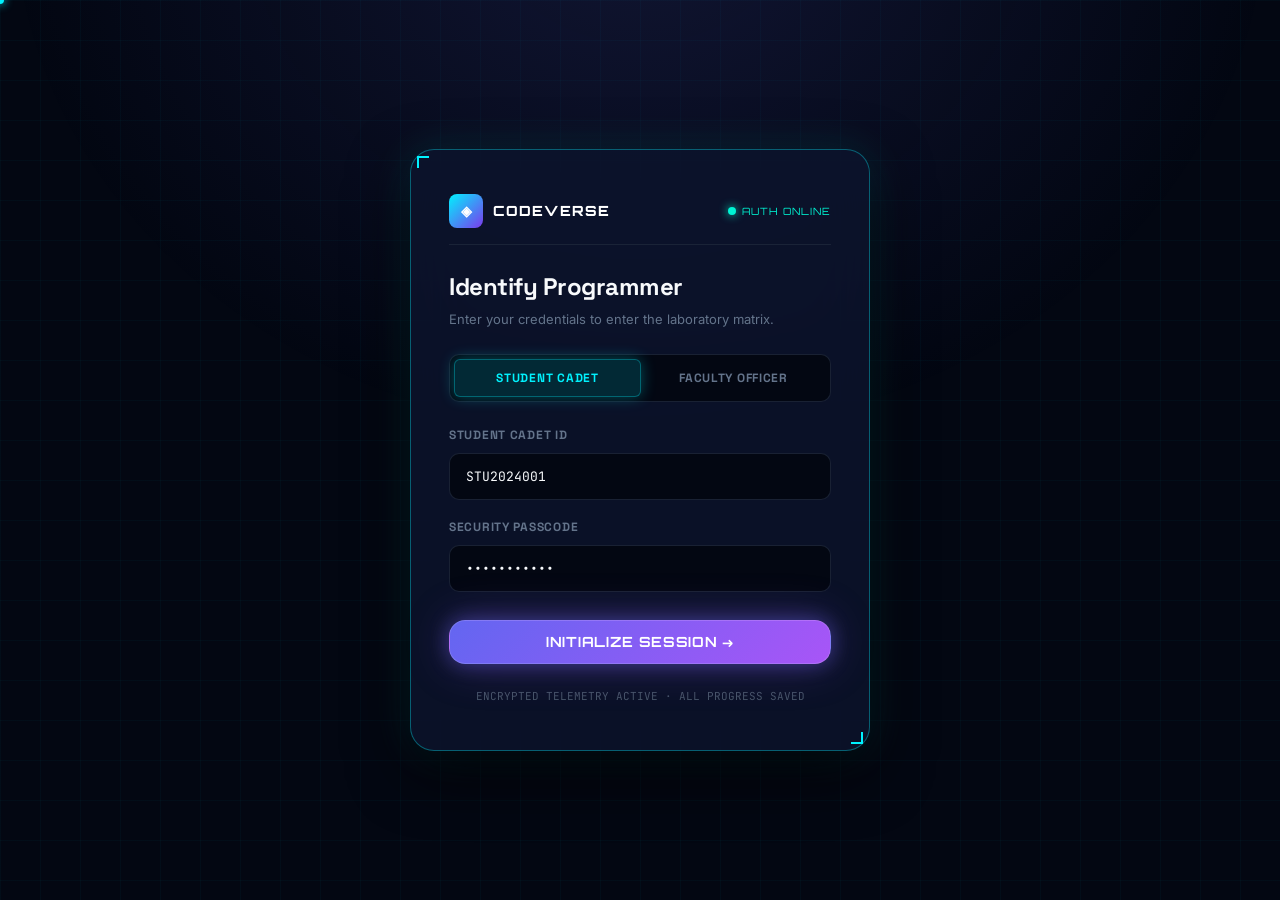
==== frontend/login.html @ 0dc6232c "Implement Anti-Hardcoding Engine, Groq AI Model Fallback, MinGW Compiler Execution, and Full Laborat" ====
<!DOCTYPE html>
<html lang="en">
<head>
  <meta charset="UTF-8" />
  <meta name="viewport" content="width=device-width, initial-scale=1.0" />
  <title>Terminal Access — CODEVERSE</title>
  <meta name="description" content="Sign in to the CODEVERSE C programming laboratory." />

  <!-- Google Fonts -->
  <link rel="preconnect" href="https://fonts.googleapis.com">
  <link href="https://fonts.googleapis.com/css2?family=Inter:wght@400;500;600;700;800&family=Orbitron:wght@600;800;900&family=Space+Grotesk:wght@500;600;700;800&family=JetBrains+Mono:wght@400;500&display=swap" rel="stylesheet" />

  <link rel="stylesheet" href="css/base.css" />
  <link rel="stylesheet" href="css/components.css" />
  <link rel="stylesheet" href="css/animations.css" />

  <style>
    .login-page {
      min-height: 100vh;
      display: flex;
      align-items: center;
      justify-content: center;
      position: relative;
      overflow: hidden;
      padding: 24px;
    }

    .login-terminal {
      position: relative;
      z-index: 2;
      width: 100%;
      max-width: 460px;
      padding: 44px 38px;
      background: rgba(13, 21, 46, 0.8);
      backdrop-filter: blur(28px);
      border: 1px solid var(--border-cyan);
      border-radius: var(--radius-xl);
      box-shadow: 0 20px 60px rgba(0, 0, 0, 0.8), 0 0 40px rgba(0, 242, 254, 0.15);
    }

    .login-terminal-header {
      display: flex;
      align-items: center;
      justify-content: space-between;
      margin-bottom: 28px;
      padding-bottom: 16px;
      border-bottom: 1px solid var(--border-subtle);
    }

    .terminal-status-tag {
      font-family: var(--font-cyber);
      font-size: 10px;
      color: var(--neon-emerald);
      letter-spacing: 0.1em;
      display: flex;
      align-items: center;
      gap: 6px;
    }

    .role-toggle-bar {
      display: flex;
      background: var(--bg-deepest);
      border: 1px solid var(--border-subtle);
      border-radius: var(--radius-md);
      padding: 4px;
      margin-bottom: 24px;
    }

    .role-btn {
      flex: 1;
      padding: 10px;
      text-align: center;
      font-family: var(--font-display);
      font-size: var(--text-xs);
      font-weight: 700;
      color: var(--text-faint);
      border-radius: var(--radius-sm);
      border: none;
      background: transparent;
      cursor: pointer;
      letter-spacing: 0.06em;
      text-transform: uppercase;
      transition: all var(--duration-fast);
    }

    .role-btn.active {
      background: rgba(0, 242, 254, 0.15);
      color: var(--neon-cyan);
      box-shadow: 0 0 15px rgba(0, 242, 254, 0.3);
      border: 1px solid rgba(0, 242, 254, 0.3);
    }

    .login-input {
      background: var(--bg-deepest);
      border: 1px solid var(--border-subtle);
      border-radius: var(--radius-md);
      color: var(--text-primary);
      font-family: var(--font-mono);
      font-size: var(--text-sm);
      padding: 14px 16px;
      width: 100%;
      outline: none;
      transition: all 0.2s ease;
    }

    .login-input:focus {
      border-color: var(--neon-cyan);
      box-shadow: 0 0 16px rgba(0, 242, 254, 0.3);
    }
  </style>
</head>
<body>

  <div class="login-page">
    <div class="login-terminal corner-brackets anim-scale-in">
      <div class="login-terminal-header">
        <div style="display: flex; align-items: center; gap: 10px;">
          <div style="width: 34px; height: 34px; border-radius: 8px; background: linear-gradient(135deg, #00f2fe, #7c3aed); display: flex; align-items: center; justify-content: center; color: white; font-family: var(--font-cyber); font-weight: 900; font-size: 14px;">◈</div>
          <span style="font-family: var(--font-cyber); font-size: 14px; font-weight: 800; color: #fff; letter-spacing: 0.08em;">CODEVERSE</span>
        </div>
        <div class="terminal-status-tag">
          <span class="status-dot online"></span>
          AUTH ONLINE
        </div>
      </div>

      <h1 style="font-size: var(--text-2xl); font-weight: 800; margin-bottom: 6px;">Identify Programmer</h1>
      <p style="font-size: var(--text-sm); color: var(--text-faint); margin-bottom: 24px;">Enter your credentials to enter the laboratory matrix.</p>

      <!-- Role Selector -->
      <div class="role-toggle-bar" role="tablist">
        <button class="role-btn active" data-role="student" role="tab" id="btn-role-student">Student Cadet</button>
        <button class="role-btn" data-role="faculty" role="tab" id="btn-role-faculty">Faculty Officer</button>
      </div>

      <!-- Login Form -->
      <form id="terminal-login-form">
        <div class="input-group">
          <label class="input-label" id="label-user-id" for="input-user-id">Student Cadet ID</label>
          <input class="login-input" type="text" id="input-user-id" placeholder="e.g. STU2024001" autocomplete="username" required value="STU2024001" />
        </div>

        <div class="input-group" style="margin-bottom: 28px;">
          <label class="input-label" for="input-password">Security Passcode</label>
          <input class="login-input" type="password" id="input-password" placeholder="••••••••" autocomplete="current-password" required value="password123" />
        </div>

        <button type="submit" class="btn btn-primary btn-lg" id="btn-submit-login" style="width: 100%;" data-magnetic>
          <span style="font-family: var(--font-cyber); letter-spacing: 0.05em;">INITIALIZE SESSION →</span>
        </button>
      </form>

      <div style="text-align: center; margin-top: 24px; font-size: 11px; color: var(--text-ghost); font-family: var(--font-mono);">
        ENCRYPTED TELEMETRY ACTIVE · ALL PROGRESS SAVED
      </div>
    </div>
  </div>

  <script src="https://cdnjs.cloudflare.com/ajax/libs/gsap/3.12.5/gsap.min.js"></script>
  <script src="js/audio.js"></script>
  <script src="js/cursor.js"></script>
  <script src="js/api.js"></script>

  <script>
    let selectedRole = 'student';
    const roleButtons = document.querySelectorAll('.role-btn');
    const labelUserId = document.getElementById('label-user-id');
    const inputUserId = document.getElementById('input-user-id');
    const form = document.getElementById('terminal-login-form');
    const submitBtn = document.getElementById('btn-submit-login');

    roleButtons.forEach(btn => {
      btn.addEventListener('click', () => {
        roleButtons.forEach(b => b.classList.remove('active'));
        btn.classList.add('active');
        selectedRole = btn.dataset.role;

        if (typeof SoundFX !== 'undefined') SoundFX.playClick();

        if (selectedRole === 'faculty') {
          labelUserId.textContent = 'Faculty Officer ID';
          inputUserId.placeholder = 'e.g. FAC2024001';
          inputUserId.value = 'FAC2024001';
        } else {
          labelUserId.textContent = 'Student Cadet ID';
          inputUserId.placeholder = 'e.g. STU2024001';
          inputUserId.value = 'STU2024001';
        }
      });
    });

    form.addEventListener('submit', async (e) => {
      e.preventDefault();
      if (typeof SoundFX !== 'undefined') SoundFX.playExecute();

      submitBtn.disabled = true;
      submitBtn.innerHTML = '<span class="spinner"></span> CONNECTING TO MATRIX...';

      const userId = inputUserId.value.trim() || (selectedRole === 'faculty' ? 'FAC2024001' : 'STU2024001');

      try {
        await API.login(userId, selectedRole);
      } catch (err) {
        console.log('Login API fallback local storage set');
        localStorage.setItem('codeverse_user_id', userId);
        localStorage.setItem('codeverse_role', selectedRole);
      }

      await new Promise(r => setTimeout(r, 600));

      if (selectedRole === 'faculty') {
        window.location.href = 'faculty/dashboard.html';
      } else {
        window.location.href = 'student/dashboard.html';
      }
    });
  </script>
</body>
</html>
---- frontend/css/base.css ----
/* ═══════════════════════════════════════════════════════════════
   CODEVERSE — Design System (base.css)
   Cyberpunk / Sci-Fi HUD Tokens, Typography, Resets & Global Utilities
   ═══════════════════════════════════════════════════════════════ */

/* ── Google Fonts ───────────────────────────────────────────── */
@import url('https://fonts.googleapis.com/css2?family=Inter:wght@300;400;500;600;700;800&family=Orbitron:wght@600;700;800;900&family=Space+Grotesk:wght@400;500;600;700;800&family=JetBrains+Mono:wght@400;500;600;700&display=swap');

/* ── Design Tokens ──────────────────────────────────────────── */
:root {
  /* Background layers — Deep Void Cyber Space */
  --bg-deepest:    #030712;
  --bg-deep:       #060c1c;
  --bg-base:       #0a1128;
  --bg-surface:    #0e1738;
  --bg-elevated:   #13204a;
  --bg-overlay:    #192a5e;
  --bg-cyber:      rgba(14, 23, 56, 0.75);

  /* Primary Cyber Accents — Violet & Electric Indigo */
  --primary-50:    #f5f3ff;
  --primary-100:   #ede9fe;
  --primary-200:   #ddd6fe;
  --primary-300:   #c4b5fd;
  --primary-400:   #a78bfa;
  --primary-500:   #8b5cf6;
  --primary-600:   #7c3aed;
  --primary-700:   #6d28d9;
  --primary-glow:  #a855f7;

  /* Secondary Cyber Accents — Electric Cyan & Neon Blue */
  --cyan-300:      #67e8f9;
  --cyan-400:      #22d3ee;
  --cyan-500:      #06b6d4;
  --neon-cyan:     #00f2fe;
  --neon-blue:     #38bdf8;
  --accent-blue:   #0ea5e9;

  /* Accent — Neon Indigo */
  --accent-300:    #a5b4fc;
  --accent-400:    #818cf8;
  --accent-500:    #6366f1;
  --accent-600:    #4f46e5;

  /* Semantic Colors — Neon Cyber Status */
  --success-300:   #86efac;
  --success-400:   #4ade80;
  --success-500:   #22c55e;
  --neon-emerald:  #00f5d4;
  --success-bg:    rgba(0, 245, 212, 0.08);

  --warning-300:   #fde047;
  --warning-400:   #fbbf24;
  --warning-500:   #f59e0b;
  --neon-amber:    #ffb703;
  --warning-bg:    rgba(255, 183, 3, 0.08);

  --error-300:     #fca5a5;
  --error-400:     #f87171;
  --error-500:     #ef4444;
  --neon-crimson:  #ff0054;
  --error-bg:      rgba(255, 0, 84, 0.08);

  --xp-gold:       #ffd166;
  --xp-glow:       0 0 16px rgba(255, 209, 102, 0.45);

  /* Text Hierarchy */
  --text-primary:   #f8fafc;
  --text-secondary: #cbd5e1;
  --text-muted:     #94a3b8;
  --text-faint:     #64748b;
  --text-ghost:     #475569;
  --text-cyan:      #38bdf8;
  --text-emerald:   #34d399;

  /* Cyber Borders */
  --border-subtle:  rgba(30, 41, 59, 0.8);
  --border-default: rgba(51, 65, 85, 0.9);
  --border-strong:  rgba(71, 85, 105, 1);
  --border-cyan:    rgba(0, 242, 254, 0.35);
  --border-purple:  rgba(168, 85, 247, 0.35);

  /* Gradients */
  --gradient-primary:   linear-gradient(135deg, #6366f1, #a855f7);
  --gradient-cyber:     linear-gradient(135deg, #00f2fe 0%, #4facfe 100%);
  --gradient-secondary: linear-gradient(135deg, #0ea5e9, #6366f1);
  --gradient-emerald:   linear-gradient(135deg, #00f5d4, #059669);
  --gradient-amber:     linear-gradient(135deg, #ffb703, #fb8500);
  --gradient-crimson:   linear-gradient(135deg, #ff0054, #d90429);
  --gradient-hero:      linear-gradient(135deg, #030712 0%, #0a1128 40%, #170d38 75%, #030712 100%);

  /* High-Tech Glows */
  --glow-primary:   0 0 20px rgba(99, 102, 241, 0.45), 0 0 45px rgba(168, 85, 247, 0.25);
  --glow-cyan:      0 0 20px rgba(0, 242, 254, 0.45), 0 0 45px rgba(0, 242, 254, 0.2);
  --glow-success:   0 0 16px rgba(0, 245, 212, 0.4), 0 0 35px rgba(0, 245, 212, 0.15);
  --glow-error:     0 0 16px rgba(255, 0, 84, 0.4), 0 0 35px rgba(255, 0, 84, 0.15);
  --glow-amber:     0 0 16px rgba(255, 183, 3, 0.4);

  /* Shadows */
  --shadow-sm:   0 2px 6px rgba(0, 0, 0, 0.5);
  --shadow-md:   0 8px 24px rgba(0, 0, 0, 0.6);
  --shadow-lg:   0 16px 48px rgba(0, 0, 0, 0.7);
  --shadow-xl:   0 24px 72px rgba(0, 0, 0, 0.8);

  /* Spacing */
  --space-xs:    4px;
  --space-sm:    8px;
  --space-md:    16px;
  --space-lg:    24px;
  --space-xl:    32px;
  --space-2xl:   48px;
  --space-3xl:   64px;

  /* Radius */
  --radius-sm:   6px;
  --radius-md:   10px;
  --radius-lg:   16px;
  --radius-xl:   24px;
  --radius-full: 9999px;

  /* Typography */
  --font-sans:     'Inter', -apple-system, BlinkMacSystemFont, 'Segoe UI', sans-serif;
  --font-display:  'Space Grotesk', var(--font-sans);
  --font-cyber:    'Orbitron', var(--font-display);
  --font-mono:     'JetBrains Mono', 'Fira Code', monospace;

  --text-xs:    0.75rem;    /* 12px */
  --text-sm:    0.8125rem;  /* 13px */
  --text-base:  0.875rem;   /* 14px */
  --text-lg:    1rem;       /* 16px */
  --text-xl:    1.25rem;    /* 20px */
  --text-2xl:   1.5rem;     /* 24px */
  --text-3xl:   2rem;       /* 32px */
  --text-4xl:   2.5rem;     /* 40px */
  --text-5xl:   3.5rem;     /* 56px */

  /* Transitions */
  --ease-out:    cubic-bezier(0.16, 1, 0.3, 1);
  --ease-elastic: cubic-bezier(0.34, 1.56, 0.64, 1);
  --duration-fast:   150ms;
  --duration-normal: 250ms;
  --duration-slow:   400ms;

  /* Z-index layers */
  --z-base:      1;
  --z-sticky:    100;
  --z-nav:       500;
  --z-modal:     1000;
  --z-toast:     2000;
  --z-cursor:    9999;
}

/* ── Global Resets ──────────────────────────────────────────── */
*, *::before, *::after {
  box-sizing: border-box;
  margin: 0;
  padding: 0;
}

html {
  scroll-behavior: smooth;
  -webkit-font-smoothing: antialiased;
  -moz-osx-font-smoothing: grayscale;
  background: var(--bg-deepest);
}

body {
  font-family: var(--font-sans);
  font-size: var(--text-base);
  line-height: 1.6;
  color: var(--text-secondary);
  background: var(--bg-deepest);
  min-height: 100vh;
  overflow-x: hidden;
  position: relative;
}

/* ── Cyber Background Ambient Glow & Grid ───────────────────── */
body::before {
  content: '';
  position: fixed;
  inset: 0;
  background-image: 
    linear-gradient(rgba(0, 242, 254, 0.03) 1px, transparent 1px),
    linear-gradient(90deg, rgba(0, 242, 254, 0.03) 1px, transparent 1px);
  background-size: 40px 40px;
  pointer-events: none;
  z-index: 0;
}

body::after {
  content: '';
  position: fixed;
  top: 0;
  left: 0;
  right: 0;
  height: 450px;
  background: radial-gradient(ellipse at 50% -20%, rgba(99, 102, 241, 0.15) 0%, transparent 70%);
  pointer-events: none;
  z-index: 0;
}

/* ── Typography Elements ────────────────────────────────────── */
h1, h2, h3, h4, h5, h6 {
  color: var(--text-primary);
  font-family: var(--font-display);
  font-weight: 700;
  line-height: 1.2;
  letter-spacing: -0.02em;
}

h1 { font-size: var(--text-5xl); }
h2 { font-size: var(--text-3xl); }
h3 { font-size: var(--text-2xl); }
h4 { font-size: var(--text-xl); }
h5 { font-size: var(--text-lg); }

.font-cyber {
  font-family: var(--font-cyber);
  letter-spacing: 0.06em;
}

.font-mono {
  font-family: var(--font-mono);
}

p {
  color: var(--text-muted);
  line-height: 1.7;
}

a {
  color: var(--cyan-400);
  text-decoration: none;
  transition: all var(--duration-fast) var(--ease-out);
}

a:hover {
  color: var(--neon-cyan);
  text-shadow: 0 0 10px rgba(0, 242, 254, 0.5);
}

code, kbd {
  font-family: var(--font-mono);
  font-size: 0.88em;
  background: var(--bg-deep);
  color: var(--cyan-300);
  padding: 2px 7px;
  border-radius: var(--radius-sm);
  border: 1px solid var(--border-cyan);
}

/* ── Custom Scrollbar ───────────────────────────────────────── */
::-webkit-scrollbar {
  width: 6px;
  height: 6px;
}

::-webkit-scrollbar-track {
  background: var(--bg-deepest);
}

::-webkit-scrollbar-thumb {
  background: var(--border-default);
  border-radius: 3px;
}

::-webkit-scrollbar-thumb:hover {
  background: var(--accent-500);
  box-shadow: 0 0 10px var(--accent-500);
}

* {
  scrollbar-width: thin;
  scrollbar-color: var(--border-default) var(--bg-deepest);
}

/* ── Selection ──────────────────────────────────────────────── */
::selection {
  background: rgba(0, 242, 254, 0.25);
  color: #fff;
  text-shadow: 0 0 8px rgba(0, 242, 254, 0.8);
}

/* ── Focus Rings ────────────────────────────────────────────── */
:focus-visible {
  outline: 2px solid var(--neon-cyan);
  outline-offset: 2px;
  box-shadow: 0 0 12px rgba(0, 242, 254, 0.5);
}

/* ── Holographic Glass Utilities ────────────────────────────── */
.glass {
  background: rgba(14, 23, 56, 0.65);
  backdrop-filter: blur(20px);
  -webkit-backdrop-filter: blur(20px);
  border: 1px solid rgba(255, 255, 255, 0.08);
  box-shadow: var(--shadow-md);
}

.glass-cyber {
  background: rgba(14, 23, 56, 0.7);
  backdrop-filter: blur(24px);
  -webkit-backdrop-filter: blur(24px);
  border: 1px solid rgba(0, 242, 254, 0.2);
  box-shadow: 0 8px 32px rgba(0, 0, 0, 0.6), inset 0 0 15px rgba(0, 242, 254, 0.03);
}

/* ── Cyber Cutout Utility (Polygon Corners) ──────────────────── */
.cyber-cut {
  clip-path: polygon(
    0 8px,
    8px 0,
    calc(100% - 8px) 0,
    100% 8px,
    100% calc(100% - 8px),
    calc(100% - 8px) 100%,
    8px 100%,
    0 calc(100% - 8px)
  );
}

/* ── High-Tech Gradient Text ────────────────────────────────── */
.gradient-text {
  background: var(--gradient-primary);
  -webkit-background-clip: text;
  -webkit-text-fill-color: transparent;
  background-clip: text;
}

.gradient-text-cyan {
  background: var(--gradient-cyber);
  -webkit-background-clip: text;
  -webkit-text-fill-color: transparent;
  background-clip: text;
}

.gradient-text-gold {
  background: linear-gradient(135deg, #ffd166, #ff9f1c);
  -webkit-background-clip: text;
  -webkit-text-fill-color: transparent;
  background-clip: text;
}

/* ── Labels & Status Dots ───────────────────────────────────── */
.label {
  font-family: var(--font-display);
  font-size: var(--text-xs);
  font-weight: 700;
  letter-spacing: 0.1em;
  text-transform: uppercase;
  color: var(--text-ghost);
}

.status-dot {
  width: 8px;
  height: 8px;
  border-radius: 50%;
  display: inline-block;
  background: var(--text-ghost);
  transition: all var(--duration-normal) var(--ease-out);
}

.status-dot.online {
  background: var(--neon-emerald);
  box-shadow: 0 0 10px var(--neon-emerald);
}

.status-dot.offline {
  background: var(--neon-crimson);
  box-shadow: 0 0 10px var(--neon-crimson);
}

.status-dot.warning {
  background: var(--neon-amber);
  box-shadow: 0 0 10px var(--neon-amber);
}

.status-dot.cyan {
  background: var(--neon-cyan);
  box-shadow: 0 0 10px var(--neon-cyan);
}

/* ── Container Layouts ──────────────────────────────────────── */
.container {
  width: 100%;
  max-width: 1280px;
  margin: 0 auto;
  padding: 0 var(--space-lg);
  position: relative;
  z-index: 2;
}

.container-wide {
  width: 100%;
  max-width: 1440px;
  margin: 0 auto;
  padding: 0 var(--space-xl);
  position: relative;
  z-index: 2;
}

/* ── Custom Cyber Cursor ────────────────────────────────────── */
.custom-cursor {
  position: fixed;
  top: 0;
  left: 0;
  width: 8px;
  height: 8px;
  background: var(--neon-cyan);
  border-radius: 50%;
  pointer-events: none;
  z-index: var(--z-cursor);
  box-shadow: 0 0 10px var(--neon-cyan);
  transform: translate(-50%, -50%);
  transition: width 0.2s, height 0.2s, background-color 0.2s;
}

.custom-cursor-follower {
  position: fixed;
  top: 0;
  left: 0;
  width: 32px;
  height: 32px;
  border: 1px solid rgba(0, 242, 254, 0.4);
  border-radius: 50%;
  pointer-events: none;
  z-index: calc(var(--z-cursor) - 1);
  transform: translate(-50%, -50%);
  transition: width 0.25s, height 0.25s, border-color 0.25s;
}

.custom-cursor.active {
  width: 14px;
  height: 14px;
  background: var(--primary-glow);
  box-shadow: 0 0 15px var(--primary-glow);
}

.custom-cursor-follower.active {
  width: 48px;
  height: 48px;
  border-color: rgba(168, 85, 247, 0.6);
  background: rgba(168, 85, 247, 0.08);
}

@media (pointer: coarse), (prefers-reduced-motion: reduce) {
  .custom-cursor, .custom-cursor-follower {
    display: none !important;
  }
}
---- frontend/css/components.css ----
/* ═══════════════════════════════════════════════════════════════
   CODEVERSE — Component Library (components.css)
   Full Suite: Navigation Sidebar, Player HUDs, Mission Cards,
   Lab Matrix HUD, AI Diagnostics, Modals, Trophies & Toasts
   ═══════════════════════════════════════════════════════════════ */

/* ── 1. Cyber Navigation Sidebar ────────────────────────────── */
.sidebar {
  position: fixed;
  top: 0;
  left: 0;
  bottom: 0;
  width: 260px;
  background: rgba(6, 12, 28, 0.96);
  border-right: 1px solid var(--border-cyan);
  backdrop-filter: blur(24px);
  -webkit-backdrop-filter: blur(24px);
  display: flex;
  flex-direction: column;
  padding: 24px 16px;
  z-index: var(--z-nav);
  box-shadow: 4px 0 30px rgba(0, 0, 0, 0.7);
  transition: transform 0.3s cubic-bezier(0.16, 1, 0.3, 1);
}

.sidebar-logo {
  display: flex;
  align-items: center;
  gap: 12px;
  padding: 0 8px 20px;
  border-bottom: 1px solid var(--border-subtle);
  margin-bottom: 20px;
}

.sidebar-logo-icon {
  width: 38px;
  height: 38px;
  border-radius: 10px;
  background: linear-gradient(135deg, #00f2fe, #7c3aed);
  display: flex;
  align-items: center;
  justify-content: center;
  color: white;
  font-family: var(--font-cyber);
  font-weight: 900;
  font-size: 14px;
  box-shadow: 0 0 16px rgba(0, 242, 254, 0.45);
}

.sidebar-nav {
  display: flex;
  flex-direction: column;
  gap: 6px;
  flex: 1;
  overflow-y: auto;
}

.nav-item {
  display: flex;
  align-items: center;
  gap: 12px;
  padding: 11px 14px;
  font-family: var(--font-display);
  font-size: var(--text-sm);
  font-weight: 600;
  color: var(--text-muted);
  border-radius: var(--radius-md);
  border: 1px solid transparent;
  transition: all var(--duration-fast) var(--ease-out);
  text-decoration: none;
  letter-spacing: 0.02em;
}

.nav-item svg {
  width: 18px;
  height: 18px;
  flex-shrink: 0;
  stroke-width: 2;
  transition: transform 0.2s ease, stroke 0.2s ease;
}

.nav-item:hover {
  color: var(--neon-cyan);
  background: rgba(0, 242, 254, 0.06);
  border-color: rgba(0, 242, 254, 0.25);
  transform: translateX(3px);
}

.nav-item:hover svg {
  stroke: var(--neon-cyan);
}

.nav-item.active {
  color: #fff;
  background: linear-gradient(90deg, rgba(99, 102, 241, 0.3), rgba(0, 242, 254, 0.15));
  border-color: rgba(0, 242, 254, 0.45);
  box-shadow: 0 0 20px rgba(0, 242, 254, 0.2), inset 0 0 12px rgba(0, 242, 254, 0.1);
}

.nav-item.active svg {
  stroke: var(--neon-cyan);
  filter: drop-shadow(0 0 6px rgba(0, 242, 254, 0.8));
}

.sidebar-footer {
  padding: 16px 8px 0;
  border-top: 1px solid var(--border-subtle);
  margin-top: auto;
}

/* ── 2. Main Content Layout ─────────────────────────────────── */
.main-content {
  margin-left: 260px;
  min-height: 100vh;
  padding: 32px;
  position: relative;
  z-index: 2;
  transition: margin-left 0.3s ease;
}

/* ── 3. Buttons ─────────────────────────────────────────────── */
.btn {
  display: inline-flex;
  align-items: center;
  justify-content: center;
  gap: 10px;
  padding: 10px 24px;
  font-family: var(--font-display);
  font-size: var(--text-sm);
  font-weight: 700;
  line-height: 1;
  border: none;
  border-radius: var(--radius-md);
  cursor: pointer;
  transition: all var(--duration-normal) var(--ease-out);
  white-space: nowrap;
  position: relative;
  overflow: hidden;
  letter-spacing: 0.03em;
  text-decoration: none;
}

.btn:disabled {
  opacity: 0.45;
  cursor: not-allowed;
  transform: none !important;
  box-shadow: none !important;
}

.btn-sm {
  padding: 7px 16px;
  font-size: var(--text-xs);
  border-radius: var(--radius-sm);
}

.btn-lg {
  padding: 14px 32px;
  font-size: var(--text-base);
  border-radius: var(--radius-lg);
}

/* Primary Cyber Button */
.btn-primary {
  background: var(--gradient-primary);
  color: #fff;
  box-shadow: var(--glow-primary);
  border: 1px solid rgba(255, 255, 255, 0.15);
}

.btn-primary::before {
  content: '';
  position: absolute;
  top: 0;
  left: -100%;
  width: 100%;
  height: 100%;
  background: linear-gradient(90deg, transparent, rgba(255, 255, 255, 0.3), transparent);
  transition: left 0.6s ease;
}

.btn-primary:hover:not(:disabled)::before {
  left: 100%;
}

.btn-primary:hover:not(:disabled) {
  transform: translateY(-2px);
  box-shadow: 0 0 30px rgba(99, 102, 241, 0.6), 0 0 50px rgba(168, 85, 247, 0.3);
}

/* Secondary Cyber Button */
.btn-secondary {
  background: rgba(14, 23, 56, 0.85);
  color: var(--text-secondary);
  border: 1px solid var(--border-cyan);
  backdrop-filter: blur(12px);
}

.btn-secondary:hover:not(:disabled) {
  background: rgba(25, 42, 94, 0.9);
  border-color: var(--neon-cyan);
  color: #fff;
  box-shadow: 0 0 20px rgba(0, 242, 254, 0.25);
  transform: translateY(-1px);
}

/* Run / Execute Cyber Button */
.btn-run {
  background: linear-gradient(135deg, #4f46e5, #7c3aed);
  color: #fff;
  border: 1px solid rgba(168, 85, 247, 0.4);
  border-radius: var(--radius-md);
  padding: 8px 24px;
  font-family: var(--font-display);
  font-size: var(--text-sm);
  font-weight: 700;
  letter-spacing: 0.05em;
  cursor: pointer;
  display: inline-flex;
  align-items: center;
  gap: 8px;
  box-shadow: 0 0 20px rgba(99, 102, 241, 0.45);
  transition: all var(--duration-normal) var(--ease-out);
}

.btn-run:hover:not(:disabled) {
  box-shadow: 0 0 30px rgba(99, 102, 241, 0.7);
  transform: translateY(-1px);
}

.btn-run.compiling {
  background: linear-gradient(135deg, #d97706, #f59e0b);
  border-color: rgba(251, 191, 36, 0.5);
  box-shadow: 0 0 25px rgba(245, 158, 11, 0.5);
}

.btn-run.success {
  background: linear-gradient(135deg, #059669, #10b981);
  border-color: rgba(16, 185, 129, 0.5);
  box-shadow: var(--glow-success);
}

.btn-run.error {
  background: linear-gradient(135deg, #dc2626, #ef4444);
  border-color: rgba(239, 68, 68, 0.5);
  box-shadow: var(--glow-error);
}

/* Submit Mission Button */
.btn-submit {
  background: linear-gradient(135deg, #059669, #00f5d4);
  color: #030712;
  font-weight: 800;
  border: none;
  border-radius: var(--radius-md);
  padding: 11px 28px;
  font-family: var(--font-display);
  font-size: var(--text-sm);
  letter-spacing: 0.04em;
  cursor: pointer;
  display: flex;
  align-items: center;
  justify-content: center;
  gap: 8px;
  box-shadow: var(--glow-success);
  transition: all var(--duration-normal) var(--ease-out);
}

.btn-submit:hover:not(:disabled) {
  box-shadow: 0 0 35px rgba(0, 245, 212, 0.6);
  transform: translateY(-2px);
}

/* Focus Mode Switcher */
.btn-focus-mode {
  background: rgba(14, 23, 56, 0.9);
  color: var(--text-muted);
  border: 1px solid var(--border-subtle);
  border-radius: var(--radius-md);
  padding: 6px 14px;
  font-size: 11px;
  font-weight: 700;
  letter-spacing: 0.06em;
  text-transform: uppercase;
  cursor: pointer;
  display: inline-flex;
  align-items: center;
  gap: 6px;
  transition: all var(--duration-fast);
}

.btn-focus-mode:hover {
  color: var(--neon-cyan);
  border-color: var(--neon-cyan);
  box-shadow: 0 0 14px rgba(0, 242, 254, 0.3);
}

.btn-focus-mode.active {
  background: rgba(0, 242, 254, 0.15);
  color: var(--neon-cyan);
  border-color: var(--neon-cyan);
  box-shadow: 0 0 18px rgba(0, 242, 254, 0.4);
}

/* Audio Toggle */
.btn-audio-toggle {
  background: transparent;
  color: var(--text-faint);
  border: 1px solid var(--border-subtle);
  border-radius: var(--radius-md);
  padding: 6px 12px;
  font-size: 11px;
  font-weight: 600;
  cursor: pointer;
  display: inline-flex;
  align-items: center;
  gap: 6px;
  transition: all var(--duration-fast);
}

.btn-audio-toggle:hover {
  color: var(--text-primary);
  border-color: var(--border-default);
}

/* Filter Pill Buttons */
.filter-btn {
  padding: 8px 18px;
  font-family: var(--font-display);
  font-size: 11px;
  font-weight: 700;
  color: var(--text-faint);
  background: rgba(14, 23, 56, 0.8);
  border: 1px solid var(--border-subtle);
  border-radius: var(--radius-full);
  cursor: pointer;
  transition: all var(--duration-fast) var(--ease-out);
  letter-spacing: 0.04em;
  text-transform: uppercase;
}

.filter-btn:hover {
  color: #fff;
  border-color: var(--border-default);
}

.filter-btn.active {
  background: rgba(0, 242, 254, 0.15);
  color: var(--neon-cyan);
  border-color: var(--neon-cyan);
  box-shadow: 0 0 15px rgba(0, 242, 254, 0.25);
}

/* ── 4. Cards & Badges ──────────────────────────────────────── */
.card {
  background: var(--bg-surface);
  border: 1px solid var(--border-subtle);
  border-radius: var(--radius-lg);
  padding: var(--space-lg);
  position: relative;
  transition: all var(--duration-normal) var(--ease-out);
}

.card-cyber {
  background: rgba(14, 23, 56, 0.75);
  backdrop-filter: blur(20px);
  border: 1px solid var(--border-cyan);
  border-radius: var(--radius-lg);
  padding: var(--space-lg);
  position: relative;
  overflow: hidden;
}

/* Corner bracket accents */
.corner-brackets::before,
.corner-brackets::after {
  content: '';
  position: absolute;
  width: 12px;
  height: 12px;
  pointer-events: none;
}

.corner-brackets::before {
  top: 6px;
  left: 6px;
  border-top: 2px solid var(--neon-cyan);
  border-left: 2px solid var(--neon-cyan);
}

.corner-brackets::after {
  bottom: 6px;
  right: 6px;
  border-bottom: 2px solid var(--neon-cyan);
  border-right: 2px solid var(--neon-cyan);
}

.motivation-quote {
  font-family: var(--font-display);
  font-size: 16px;
  font-weight: 700;
  color: #fff;
  line-height: 1.5;
  margin-bottom: 6px;
}

.motivation-subtext {
  font-size: 12px;
  color: var(--text-muted);
}

.quest-item {
  display: flex;
  align-items: center;
  justify-content: space-between;
  padding: 12px 0;
  border-bottom: 1px solid var(--border-subtle);
}

.quest-item:last-child {
  border-bottom: none;
}

/* Stat Cards */
.stat-card-cyber {
  background: rgba(14, 23, 56, 0.75);
  border: 1px solid var(--border-subtle);
  border-radius: var(--radius-lg);
  padding: 20px;
  position: relative;
  overflow: hidden;
  backdrop-filter: blur(16px);
  transition: all 0.3s ease;
}

.stat-card-cyber:hover {
  border-color: var(--border-cyan);
  box-shadow: 0 8px 30px rgba(0, 242, 254, 0.15);
  transform: translateY(-2px);
}

.stat-label {
  font-family: var(--font-display);
  font-size: var(--text-xs);
  font-weight: 700;
  letter-spacing: 0.08em;
  text-transform: uppercase;
  color: var(--text-faint);
  margin-bottom: 6px;
}

.stat-value {
  font-family: var(--font-cyber);
  font-size: var(--text-3xl);
  font-weight: 900;
  line-height: 1;
  color: var(--text-primary);
}

/* Difficulty Badges */
.difficulty-badge {
  display: inline-flex;
  align-items: center;
  padding: 3px 10px;
  border-radius: var(--radius-full);
  font-family: var(--font-display);
  font-size: 10px;
  font-weight: 800;
  letter-spacing: 0.06em;
  text-transform: uppercase;
}

.difficulty-easy {
  background: rgba(0, 245, 212, 0.12);
  color: var(--neon-emerald);
  border: 1px solid rgba(0, 245, 212, 0.3);
}

.difficulty-medium {
  background: rgba(255, 183, 3, 0.12);
  color: var(--neon-amber);
  border: 1px solid rgba(255, 183, 3, 0.3);
}

.difficulty-hard {
  background: rgba(255, 0, 84, 0.12);
  color: var(--neon-crimson);
  border: 1px solid rgba(255, 0, 84, 0.3);
}

/* Concept Tags */
.concept-tag {
  display: inline-flex;
  align-items: center;
  padding: 3px 9px;
  border-radius: var(--radius-sm);
  background: var(--bg-deepest);
  border: 1px solid var(--border-subtle);
  font-family: var(--font-mono);
  font-size: 11px;
  color: var(--cyan-300);
}

/* Status Badges */
.status-badge {
  display: inline-flex;
  align-items: center;
  gap: 5px;
  padding: 3px 9px;
  border-radius: var(--radius-full);
  font-size: 11px;
  font-weight: 600;
}

.status-completed {
  background: var(--success-bg);
  color: var(--neon-emerald);
  border: 1px solid rgba(0, 245, 212, 0.25);
}

.status-attempted {
  background: var(--warning-bg);
  color: var(--neon-amber);
  border: 1px solid rgba(255, 183, 3, 0.25);
}

.status-pending {
  background: rgba(100, 116, 139, 0.1);
  color: var(--text-faint);
  border: 1px solid rgba(100, 116, 139, 0.2);
}

.attention-badge {
  display: inline-flex;
  align-items: center;
  padding: 3px 10px;
  border-radius: var(--radius-full);
  font-family: var(--font-display);
  font-size: 10px;
  font-weight: 800;
  background: rgba(255, 0, 84, 0.12);
  color: var(--neon-crimson);
  border: 1px solid rgba(255, 0, 84, 0.3);
}

.view-btn {
  font-family: var(--font-display);
  font-size: var(--text-xs);
  font-weight: 700;
  color: var(--neon-cyan);
  cursor: pointer;
  background: none;
  border: none;
  padding: 4px 10px;
  border-radius: var(--radius-sm);
  transition: all var(--duration-fast);
}

.view-btn:hover {
  background: rgba(0, 242, 254, 0.1);
  text-shadow: 0 0 8px rgba(0, 242, 254, 0.6);
}

/* ── 5. Mission Cards ───────────────────────────────────────── */
.mission-card {
  background: rgba(14, 23, 56, 0.75);
  backdrop-filter: blur(20px);
  border: 1px solid rgba(0, 242, 254, 0.18);
  border-radius: var(--radius-lg);
  padding: 24px;
  cursor: pointer;
  transition: all 0.3s cubic-bezier(0.16, 1, 0.3, 1);
  position: relative;
  overflow: hidden;
}

.mission-card::before {
  content: '';
  position: absolute;
  top: 0;
  left: 0;
  width: 4px;
  height: 100%;
  background: var(--gradient-primary);
  opacity: 0.8;
  transition: width 0.3s ease;
}

.mission-card:hover::before {
  width: 6px;
  box-shadow: 0 0 16px var(--neon-cyan);
}

.mission-card:hover {
  border-color: rgba(0, 242, 254, 0.5);
  transform: translateY(-6px) scale(1.01);
  box-shadow: 0 16px 48px rgba(0, 0, 0, 0.75), 0 0 30px rgba(0, 242, 254, 0.18);
}

.mission-number {
  position: absolute;
  top: 14px;
  right: 20px;
  font-family: var(--font-cyber);
  font-size: 38px;
  font-weight: 900;
  color: rgba(255, 255, 255, 0.05);
  line-height: 1;
}

.mission-card:hover .mission-number {
  color: rgba(0, 242, 254, 0.14);
  text-shadow: 0 0 20px rgba(0, 242, 254, 0.3);
}

.mission-header {
  display: flex;
  align-items: center;
  justify-content: space-between;
  margin-bottom: 14px;
}

.mission-xp-badge {
  display: inline-flex;
  align-items: center;
  gap: 4px;
  padding: 3px 10px;
  border-radius: var(--radius-full);
  background: rgba(255, 209, 102, 0.12);
  border: 1px solid rgba(255, 209, 102, 0.3);
  color: var(--xp-gold);
  font-family: var(--font-display);
  font-size: 11px;
  font-weight: 700;
  letter-spacing: 0.04em;
}

.mission-title {
  font-family: var(--font-display);
  font-size: var(--text-lg);
  font-weight: 700;
  color: #fff;
  margin-bottom: 12px;
  max-width: 80%;
  letter-spacing: -0.01em;
}

.mission-concepts {
  display: flex;
  flex-wrap: wrap;
  gap: 6px;
  margin-bottom: 18px;
}

.mission-footer {
  display: flex;
  align-items: center;
  justify-content: space-between;
  padding-top: 14px;
  border-top: 1px solid var(--border-subtle);
}

.mission-cta {
  font-family: var(--font-display);
  font-size: var(--text-xs);
  font-weight: 700;
  color: var(--neon-cyan);
  display: flex;
  align-items: center;
  gap: 6px;
  letter-spacing: 0.05em;
  opacity: 0.8;
  transition: all 0.25s ease;
}

.mission-card:hover .mission-cta {
  opacity: 1;
  text-shadow: 0 0 10px rgba(0, 242, 254, 0.6);
}

/* ── 6. Player HUD & Gamification ───────────────────────────── */
.player-hud {
  background: linear-gradient(135deg, rgba(14, 23, 56, 0.95), rgba(25, 42, 94, 0.75));
  border: 1px solid var(--border-cyan);
  border-radius: var(--radius-xl);
  padding: 24px;
  position: relative;
  overflow: hidden;
  box-shadow: 0 12px 40px rgba(0, 0, 0, 0.6);
}

.player-hud-grid {
  display: grid;
  grid-template-columns: auto 1fr auto;
  align-items: center;
  gap: 24px;
}

.player-avatar-ring {
  width: 64px;
  height: 64px;
  border-radius: 50%;
  background: var(--gradient-primary);
  display: flex;
  align-items: center;
  justify-content: center;
  font-family: var(--font-cyber);
  font-weight: 900;
  font-size: 24px;
  color: #fff;
  box-shadow: var(--glow-primary);
}

.player-rank-title {
  font-family: var(--font-cyber);
  font-size: var(--text-xs);
  font-weight: 800;
  color: var(--neon-cyan);
  letter-spacing: 0.12em;
  text-transform: uppercase;
}

.player-name {
  font-family: var(--font-display);
  font-size: var(--text-2xl);
  font-weight: 800;
  color: #fff;
  line-height: 1.1;
  margin: 2px 0 8px;
}

.xp-bar-container {
  width: 100%;
  height: 8px;
  background: var(--bg-deepest);
  border-radius: var(--radius-full);
  overflow: hidden;
  border: 1px solid var(--border-subtle);
}

.xp-bar-fill {
  height: 100%;
  border-radius: var(--radius-full);
  background: linear-gradient(90deg, #6366f1, #00f2fe, #00f5d4);
  box-shadow: 0 0 12px rgba(0, 242, 254, 0.6);
  transition: width 1s cubic-bezier(0.16, 1, 0.3, 1);
}

.xp-metrics {
  display: flex;
  justify-content: space-between;
  font-size: 11px;
  font-family: var(--font-mono);
  color: var(--text-faint);
  margin-top: 6px;
}

.streak-matrix {
  display: flex;
  align-items: center;
  gap: 8px;
}

.streak-day-node {
  width: 32px;
  height: 32px;
  border-radius: var(--radius-sm);
  background: var(--bg-deepest);
  border: 1px solid var(--border-subtle);
  display: flex;
  align-items: center;
  justify-content: center;
  font-size: 11px;
  font-family: var(--font-mono);
  color: var(--text-ghost);
}

.streak-day-node.active {
  background: rgba(255, 183, 3, 0.15);
  border-color: rgba(255, 183, 3, 0.4);
  color: var(--neon-amber);
  box-shadow: 0 0 12px rgba(255, 183, 3, 0.3);
}

/* Floating XP Award */
.xp-flyup {
  position: fixed;
  font-family: var(--font-cyber);
  font-weight: 900;
  font-size: 20px;
  color: var(--xp-gold);
  text-shadow: 0 0 15px rgba(255, 209, 102, 0.8);
  pointer-events: none;
  z-index: 9999;
  animation: xpFlyUp 1.4s cubic-bezier(0.16, 1, 0.3, 1) forwards;
}

@keyframes xpFlyUp {
  0% { opacity: 0; transform: translateY(0) scale(0.6); }
  25% { opacity: 1; transform: translateY(-20px) scale(1.2); }
  80% { opacity: 1; transform: translateY(-60px) scale(1); }
  100% { opacity: 0; transform: translateY(-90px) scale(0.8); }
}

/* Level-Up Modal */
.levelup-overlay {
  position: fixed;
  inset: 0;
  background: rgba(3, 7, 18, 0.85);
  backdrop-filter: blur(16px);
  z-index: var(--z-modal);
  display: flex;
  align-items: center;
  justify-content: center;
  opacity: 0;
  visibility: hidden;
  transition: all 0.4s ease;
}

.levelup-overlay.active {
  opacity: 1;
  visibility: visible;
}

.levelup-card {
  background: linear-gradient(135deg, rgba(14, 23, 56, 0.95), rgba(25, 42, 94, 0.9));
  border: 2px solid var(--neon-cyan);
  border-radius: var(--radius-xl);
  padding: 48px;
  text-align: center;
  max-width: 480px;
  width: 90%;
  box-shadow: 0 0 80px rgba(0, 242, 254, 0.4);
}

.levelup-stars {
  font-size: 24px;
  letter-spacing: 12px;
  color: var(--xp-gold);
  margin-bottom: 12px;
}

.levelup-banner {
  font-family: var(--font-cyber);
  font-size: 32px;
  font-weight: 900;
  color: #fff;
  text-shadow: 0 0 25px rgba(0, 242, 254, 0.8);
  margin-bottom: 16px;
}

.levelup-level-num {
  font-family: var(--font-cyber);
  font-size: 72px;
  font-weight: 900;
  background: linear-gradient(135deg, #00f2fe, #00f5d4);
  -webkit-background-clip: text;
  -webkit-text-fill-color: transparent;
  line-height: 1;
  margin-bottom: 16px;
}

.levelup-rank {
  font-family: var(--font-display);
  font-size: var(--text-lg);
  font-weight: 700;
  color: var(--text-secondary);
  margin-bottom: 28px;
}

/* ── 7. Progressive Hint Decryptor ──────────────────────────── */
.hint-decryptor {
  display: grid;
  gap: 12px;
  margin-top: 12px;
}

.hint-tier {
  background: var(--bg-deepest);
  border: 1px solid var(--border-subtle);
  border-radius: var(--radius-md);
  padding: 14px 16px;
  transition: all 0.3s ease;
}

.hint-tier.locked {
  opacity: 0.6;
  border-style: dashed;
}

.hint-tier.unlocked {
  border-color: rgba(0, 242, 254, 0.35);
  background: rgba(0, 242, 254, 0.03);
}

.hint-header {
  display: flex;
  align-items: center;
  justify-content: space-between;
}

.hint-label {
  font-family: var(--font-display);
  font-size: var(--text-xs);
  font-weight: 700;
  letter-spacing: 0.08em;
  text-transform: uppercase;
  color: var(--text-faint);
}

.hint-btn-unlock {
  background: rgba(99, 102, 241, 0.15);
  border: 1px solid rgba(99, 102, 241, 0.3);
  color: var(--accent-300);
  font-size: 11px;
  font-weight: 700;
  padding: 4px 12px;
  border-radius: var(--radius-sm);
  cursor: pointer;
  transition: all 0.2s;
}

.hint-btn-unlock:hover {
  background: rgba(99, 102, 241, 0.35);
  color: #fff;
  box-shadow: 0 0 12px rgba(99, 102, 241, 0.5);
}

.hint-body {
  font-size: var(--text-sm);
  color: var(--text-secondary);
  line-height: 1.6;
  margin-top: 10px;
}

/* ── 8. AI Neural Diagnostics ───────────────────────────────── */
.ai-card {
  background: var(--bg-deepest);
  border: 1px solid var(--border-subtle);
  border-radius: var(--radius-md);
  padding: 16px;
  border-left: 3px solid var(--accent-400);
}

.ai-card.amber { border-left-color: var(--neon-amber); }
.ai-card.emerald { border-left-color: var(--neon-emerald); }
.ai-card.purple { border-left-color: var(--primary-glow); }

.collapsible-trigger {
  display: flex;
  align-items: center;
  gap: 8px;
  font-family: var(--font-mono);
  font-size: 11px;
  color: var(--text-ghost);
  background: none;
  border: none;
  cursor: pointer;
  padding: 0;
  transition: color 0.2s ease;
}

.collapsible-trigger:hover {
  color: var(--text-muted);
}

.collapsible-trigger svg {
  transition: transform 0.25s ease;
}

.collapsible-trigger.open svg {
  transform: rotate(90deg);
}

.collapsible-content {
  max-height: 0;
  overflow: hidden;
  transition: max-height 0.3s ease;
}

.collapsible-content.open {
  max-height: 250px;
}

.success-box {
  background: rgba(0, 245, 212, 0.08);
  border: 1px solid rgba(0, 245, 212, 0.3);
  border-radius: var(--radius-md);
  padding: 16px;
  display: flex;
  align-items: flex-start;
  gap: 14px;
}

.score-breakdown {
  display: grid;
  gap: 8px;
  margin: 16px 0;
  text-align: left;
}

.score-row {
  display: flex;
  justify-content: space-between;
  align-items: center;
  padding: 8px 12px;
  background: var(--bg-deepest);
  border: 1px solid var(--border-subtle);
  border-radius: var(--radius-sm);
  font-family: var(--font-display);
  font-size: var(--text-sm);
  color: var(--text-secondary);
}

.score-row span:last-child {
  font-family: var(--font-mono);
  font-weight: 700;
  color: var(--neon-cyan);
}

/* ── 9. Skills & Progress Bars ──────────────────────────────── */
.skill-bar {
  display: flex;
  flex-direction: column;
  gap: 6px;
}

.skill-bar-header {
  display: flex;
  justify-content: space-between;
  align-items: center;
}

.skill-bar-name {
  font-family: var(--font-display);
  font-size: var(--text-sm);
  font-weight: 600;
  color: var(--text-secondary);
}

.skill-bar-value {
  font-family: var(--font-mono);
  font-size: 12px;
  font-weight: 700;
}

.progress-bar {
  width: 100%;
  height: 6px;
  background: var(--bg-deepest);
  border-radius: var(--radius-full);
  overflow: hidden;
  border: 1px solid var(--border-subtle);
}

.progress-bar-fill {
  height: 100%;
  border-radius: var(--radius-full);
  transition: width 1s var(--ease-out);
}

.student-progress-bar {
  width: 80px;
  height: 5px;
  background: var(--bg-deepest);
  border-radius: 3px;
  overflow: hidden;
  display: inline-block;
  vertical-align: middle;
  margin-left: 8px;
  border: 1px solid var(--border-subtle);
}

.student-progress-fill {
  height: 100%;
  border-radius: 3px;
  transition: width 1s var(--ease-out);
}

/* ── 10. Toast Notification System ─────────────────────────── */
.toast-container {
  position: fixed;
  bottom: 24px;
  right: 24px;
  display: flex;
  flex-direction: column;
  gap: 10px;
  z-index: var(--z-toast);
  pointer-events: none;
}

.toast {
  padding: 12px 18px;
  background: rgba(14, 23, 56, 0.95);
  border: 1px solid var(--border-cyan);
  border-radius: var(--radius-md);
  box-shadow: 0 10px 30px rgba(0, 0, 0, 0.8), 0 0 20px rgba(0, 242, 254, 0.2);
  color: var(--text-primary);
  font-family: var(--font-display);
  font-size: var(--text-sm);
  display: flex;
  align-items: center;
  gap: 12px;
  pointer-events: auto;
  min-width: 280px;
  max-width: 400px;
  backdrop-filter: blur(16px);
  transform: translateX(100px);
  opacity: 0;
  transition: all 0.3s cubic-bezier(0.16, 1, 0.3, 1);
}

.toast.toast-enter {
  transform: translateX(0);
  opacity: 1;
}

.toast.toast-exit {
  transform: translateX(100px);
  opacity: 0;
}

.toast-success { border-color: var(--neon-emerald); color: #fff; }
.toast-error   { border-color: var(--neon-crimson); color: #fff; }
.toast-warning { border-color: var(--neon-amber); color: #fff; }
.toast-info    { border-color: var(--neon-cyan); color: #fff; }

/* ── 11. Focus Mode Architecture ────────────────────────────── */
body.focus-mode-active .sidebar,
body.focus-mode-active #main-sidebar {
  transform: translateX(-100%);
}

body.focus-mode-active .main-content {
  margin-left: 0 !important;
  padding: 16px !important;
}

body.focus-mode-active .problem-panel {
  width: 260px !important;
}

/* ── 12. Mission Launch Transition Modal ────────────────────── */
.mission-launch-modal {
  position: fixed;
  inset: 0;
  background: rgba(3, 7, 18, 0.95);
  backdrop-filter: blur(20px);
  z-index: var(--z-modal);
  display: flex;
  flex-direction: column;
  align-items: center;
  justify-content: center;
  opacity: 0;
  visibility: hidden;
  transition: all 0.3s ease;
}

.mission-launch-modal.active {
  opacity: 1;
  visibility: visible;
}

.launch-telemetry {
  font-family: var(--font-cyber);
  font-size: 13px;
  color: var(--neon-cyan);
  letter-spacing: 0.15em;
  margin-bottom: 16px;
  text-shadow: 0 0 10px rgba(0, 242, 254, 0.6);
}

.launch-mission-title {
  font-family: var(--font-display);
  font-size: 36px;
  font-weight: 800;
  color: #fff;
  margin-bottom: 24px;
  text-align: center;
}

.launch-progress-bar {
  width: 320px;
  height: 4px;
  background: rgba(255, 255, 255, 0.1);
  border-radius: 2px;
  overflow: hidden;
}

.launch-progress-fill {
  height: 100%;
  width: 0%;
  background: linear-gradient(90deg, #6366f1, #00f2fe);
  box-shadow: 0 0 15px var(--neon-cyan);
  transition: width 0.8s ease-in-out;
}

.launch-skip-btn {
  margin-top: 24px;
  font-family: var(--font-mono);
  font-size: 11px;
  color: var(--text-ghost);
  cursor: pointer;
  background: none;
  border: none;
  letter-spacing: 0.05em;
  text-transform: uppercase;
}

.launch-skip-btn:hover { color: var(--text-muted); }

/* ── 13. Form Inputs ────────────────────────────────────────── */
.input-group {
  margin-bottom: 18px;
}

.input-label {
  display: block;
  font-family: var(--font-display);
  font-size: var(--text-xs);
  font-weight: 700;
  letter-spacing: 0.06em;
  text-transform: uppercase;
  color: var(--text-faint);
  margin-bottom: 8px;
}

.login-input, .input-field {
  background: var(--bg-deepest);
  border: 1px solid var(--border-subtle);
  border-radius: var(--radius-md);
  color: var(--text-primary);
  font-family: var(--font-mono);
  font-size: var(--text-sm);
  padding: 13px 16px;
  width: 100%;
  outline: none;
  transition: all 0.2s ease;
}

.login-input:focus, .input-field:focus {
  border-color: var(--neon-cyan);
  box-shadow: 0 0 16px rgba(0, 242, 254, 0.3);
}

.spinner {
  display: inline-block;
  width: 14px;
  height: 14px;
  border: 2px solid rgba(255,255,255,0.3);
  border-radius: 50%;
  border-top-color: #fff;
  animation: rotate 0.8s linear infinite;
}

/* ── 14. Responsive Rules ───────────────────────────────────── */
@media (max-width: 900px) {
  .sidebar { transform: translateX(-100%); }
  .main-content { margin-left: 0; padding: 20px; }
}
---- frontend/css/animations.css ----
/* ═══════════════════════════════════════════════════════════════
   CODEVERSE — Animations (animations.css)
   Energy Sweeps, Holographic Scanlines, XP Fly-up, Radar Sweeps,
   Cinematic Level-Up Shockwaves & Micro-interactions
   ═══════════════════════════════════════════════════════════════ */

/* ── Entrance Keyframes ─────────────────────────────────────── */
@keyframes fadeIn {
  from { opacity: 0; }
  to   { opacity: 1; }
}

@keyframes fadeUp {
  from { opacity: 0; transform: translateY(24px); }
  to   { opacity: 1; transform: translateY(0); }
}

@keyframes fadeDown {
  from { opacity: 0; transform: translateY(-24px); }
  to   { opacity: 1; transform: translateY(0); }
}

@keyframes scaleIn {
  from { opacity: 0; transform: scale(0.92); }
  to   { opacity: 1; transform: scale(1); }
}

@keyframes holographicGlitch {
  0%   { transform: translate(0); }
  20%  { transform: translate(-2px, 2px); }
  40%  { transform: translate(-2px, -2px); }
  60%  { transform: translate(2px, 2px); }
  80%  { transform: translate(2px, -2px); }
  100% { transform: translate(0); }
}

/* ── Animation Classes ──────────────────────────────────────── */
.anim-fade-in   { animation: fadeIn 0.4s var(--ease-out) forwards; }
.anim-fade-up   { animation: fadeUp 0.5s var(--ease-out) forwards; }
.anim-fade-down { animation: fadeDown 0.5s var(--ease-out) forwards; }
.anim-scale-in  { animation: scaleIn 0.45s var(--ease-out) forwards; }

.anim-delay-1 { animation-delay: 0.08s; }
.anim-delay-2 { animation-delay: 0.16s; }
.anim-delay-3 { animation-delay: 0.24s; }
.anim-delay-4 { animation-delay: 0.32s; }
.anim-delay-5 { animation-delay: 0.40s; }
.anim-delay-6 { animation-delay: 0.48s; }

.anim-init { opacity: 0; }

/* ── Continuous Loops ───────────────────────────────────────── */
@keyframes pulse {
  0%, 100% { opacity: 1; }
  50%      { opacity: 0.55; }
}

@keyframes pulseGlowCyan {
  0%, 100% { box-shadow: 0 0 10px rgba(0, 242, 254, 0.35); }
  50%      { box-shadow: 0 0 25px rgba(0, 242, 254, 0.7); }
}

@keyframes pulseGlowPurple {
  0%, 100% { box-shadow: 0 0 12px rgba(168, 85, 247, 0.35); }
  50%      { box-shadow: 0 0 30px rgba(168, 85, 247, 0.75); }
}

@keyframes floatSlow {
  0%, 100% { transform: translateY(0); }
  50%      { transform: translateY(-10px); }
}

@keyframes rotate {
  from { transform: rotate(0deg); }
  to   { transform: rotate(360deg); }
}

@keyframes radarSweep {
  0% { transform: rotate(0deg); }
  100% { transform: rotate(360deg); }
}

@keyframes scanlineAnim {
  0% { transform: translateY(-100%); }
  100% { transform: translateY(1000%); }
}

.anim-pulse        { animation: pulse 2s ease-in-out infinite; }
.anim-glow-cyan    { animation: pulseGlowCyan 2s ease-in-out infinite; }
.anim-glow-purple  { animation: pulseGlowPurple 2.5s ease-in-out infinite; }
.anim-float        { animation: floatSlow 4s ease-in-out infinite; }
.anim-rotate       { animation: rotate 10s linear infinite; }

/* ── Energy Sweeps ──────────────────────────────────────────── */
@keyframes energySweep {
  0%   { background-position: -200% 0; }
  100% { background-position: 200% 0; }
}

.anim-energy-sweep {
  background: linear-gradient(
    90deg,
    rgba(0, 242, 254, 0) 0%,
    rgba(0, 242, 254, 0.25) 50%,
    rgba(0, 242, 254, 0) 100%
  );
  background-size: 200% 100%;
  animation: energySweep 2s ease infinite;
}

/* ── AI Neural Ring & Orb Pulse ─────────────────────────────── */
@keyframes neuralRing {
  0% {
    transform: rotate(0deg) scale(1);
    box-shadow: 0 0 15px rgba(0, 242, 254, 0.4);
  }
  50% {
    transform: rotate(180deg) scale(1.1);
    box-shadow: 0 0 30px rgba(168, 85, 247, 0.7);
  }
  100% {
    transform: rotate(360deg) scale(1);
    box-shadow: 0 0 15px rgba(0, 242, 254, 0.4);
  }
}

.neural-ring-anim {
  animation: neuralRing 4s linear infinite;
}

/* ── Celebration Shockwaves & Particles ─────────────────────── */
@keyframes shockwaveExpand {
  0% {
    transform: scale(0.2);
    opacity: 1;
    border-width: 4px;
  }
  100% {
    transform: scale(2.5);
    opacity: 0;
    border-width: 1px;
  }
}

.shockwave {
  position: absolute;
  top: 50%;
  left: 50%;
  width: 120px;
  height: 120px;
  margin: -60px 0 0 -60px;
  border-radius: 50%;
  border: 2px solid var(--neon-cyan);
  box-shadow: 0 0 20px var(--neon-cyan);
  pointer-events: none;
  animation: shockwaveExpand 1.2s cubic-bezier(0.16, 1, 0.3, 1) forwards;
}

@keyframes particleBurst {
  0% {
    opacity: 1;
    transform: translate(0, 0) scale(1);
  }
  100% {
    opacity: 0;
    transform: translate(var(--tx, 60px), var(--ty, -80px)) scale(0);
  }
}

.particle {
  position: absolute;
  width: 6px;
  height: 6px;
  border-radius: 50%;
  pointer-events: none;
  animation: particleBurst 0.9s var(--ease-out) forwards;
}

.confetti {
  position: absolute;
  width: 8px;
  height: 4px;
  border-radius: 1px;
  pointer-events: none;
  animation: confettiFall 1.4s var(--ease-out) forwards;
}

@keyframes confettiFall {
  0% {
    opacity: 1;
    transform: translateY(0) rotate(0deg);
  }
  100% {
    opacity: 0;
    transform: translateY(140px) rotate(720deg);
  }
}

/* ── Scroll Reveal System ───────────────────────────────────── */
[data-reveal] {
  opacity: 0;
  transform: translateY(28px);
  transition: opacity 0.6s var(--ease-out), transform 0.6s var(--ease-out);
}

[data-reveal].revealed {
  opacity: 1;
  transform: translateY(0);
}
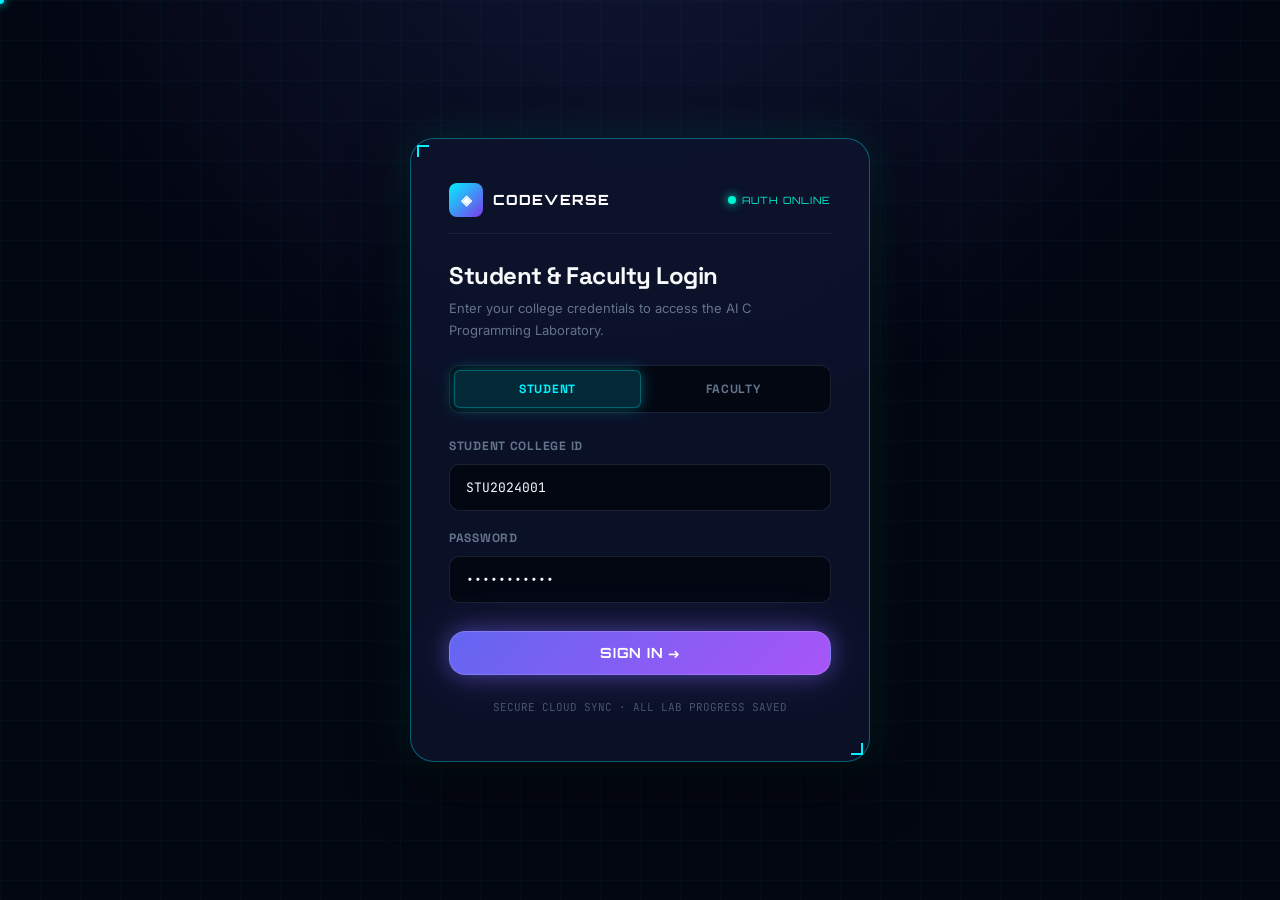
==== commit 87e49dde: "fix: Fix code editor typing with native line-numbered editor, audit & replace gaming terminology wit" ====
--- a/frontend/login.html
+++ b/frontend/login.html
@@ -124,34 +124,34 @@
         </div>
       </div>
 
-      <h1 style="font-size: var(--text-2xl); font-weight: 800; margin-bottom: 6px;">Identify Programmer</h1>
-      <p style="font-size: var(--text-sm); color: var(--text-faint); margin-bottom: 24px;">Enter your credentials to enter the laboratory matrix.</p>
+      <h1 style="font-size: var(--text-2xl); font-weight: 800; margin-bottom: 6px;">Student & Faculty Login</h1>
+      <p style="font-size: var(--text-sm); color: var(--text-faint); margin-bottom: 24px;">Enter your college credentials to access the AI C Programming Laboratory.</p>
 
       <!-- Role Selector -->
       <div class="role-toggle-bar" role="tablist">
-        <button class="role-btn active" data-role="student" role="tab" id="btn-role-student">Student Cadet</button>
-        <button class="role-btn" data-role="faculty" role="tab" id="btn-role-faculty">Faculty Officer</button>
+        <button class="role-btn active" data-role="student" role="tab" id="btn-role-student">Student</button>
+        <button class="role-btn" data-role="faculty" role="tab" id="btn-role-faculty">Faculty</button>
       </div>
 
       <!-- Login Form -->
       <form id="terminal-login-form">
         <div class="input-group">
-          <label class="input-label" id="label-user-id" for="input-user-id">Student Cadet ID</label>
+          <label class="input-label" id="label-user-id" for="input-user-id">Student College ID</label>
           <input class="login-input" type="text" id="input-user-id" placeholder="e.g. STU2024001" autocomplete="username" required value="STU2024001" />
         </div>
 
         <div class="input-group" style="margin-bottom: 28px;">
-          <label class="input-label" for="input-password">Security Passcode</label>
+          <label class="input-label" for="input-password">Password</label>
           <input class="login-input" type="password" id="input-password" placeholder="••••••••" autocomplete="current-password" required value="password123" />
         </div>
 
         <button type="submit" class="btn btn-primary btn-lg" id="btn-submit-login" style="width: 100%;" data-magnetic>
-          <span style="font-family: var(--font-cyber); letter-spacing: 0.05em;">INITIALIZE SESSION →</span>
+          <span style="font-family: var(--font-cyber); letter-spacing: 0.05em;">SIGN IN →</span>
         </button>
       </form>
 
       <div style="text-align: center; margin-top: 24px; font-size: 11px; color: var(--text-ghost); font-family: var(--font-mono);">
-        ENCRYPTED TELEMETRY ACTIVE · ALL PROGRESS SAVED
+        SECURE CLOUD SYNC · ALL LAB PROGRESS SAVED
       </div>
     </div>
   </div>
@@ -178,11 +178,11 @@
         if (typeof SoundFX !== 'undefined') SoundFX.playClick();
 
         if (selectedRole === 'faculty') {
-          labelUserId.textContent = 'Faculty Officer ID';
+          labelUserId.textContent = 'Faculty ID';
           inputUserId.placeholder = 'e.g. FAC2024001';
           inputUserId.value = 'FAC2024001';
         } else {
-          labelUserId.textContent = 'Student Cadet ID';
+          labelUserId.textContent = 'Student College ID';
           inputUserId.placeholder = 'e.g. STU2024001';
           inputUserId.value = 'STU2024001';
         }
@@ -194,7 +194,8 @@
       if (typeof SoundFX !== 'undefined') SoundFX.playExecute();
 
       submitBtn.disabled = true;
-      submitBtn.innerHTML = '<span class="spinner"></span> CONNECTING TO MATRIX...';
+      submitBtn.innerHTML = '<span class="spinner"></span> AUTHENTICATING...';
+
 
       const userId = inputUserId.value.trim() || (selectedRole === 'faculty' ? 'FAC2024001' : 'STU2024001');
 
